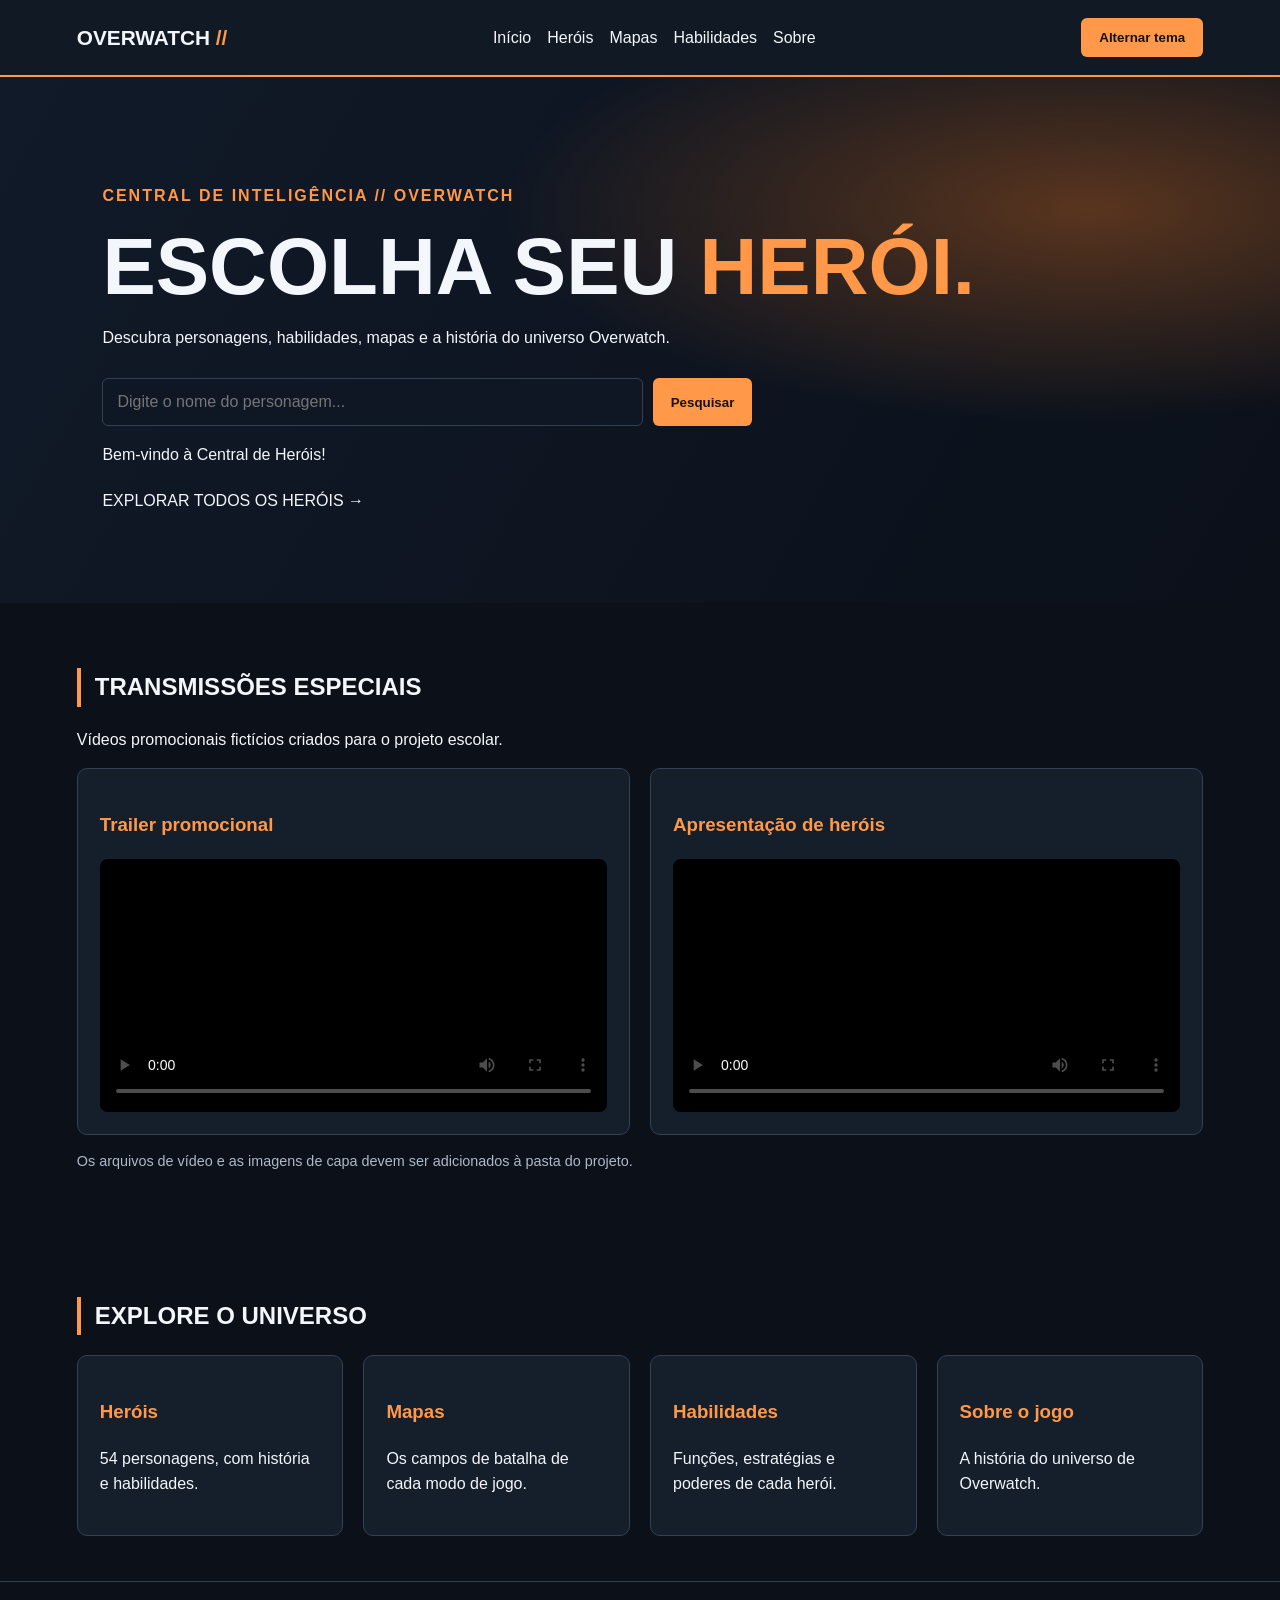
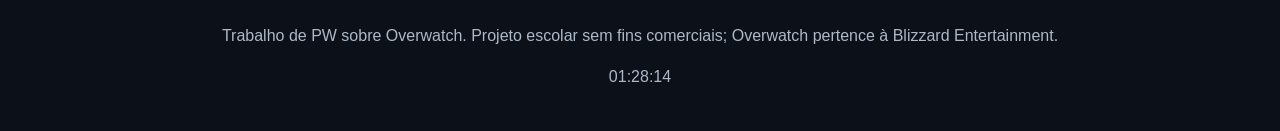
==== index.html @ 3a3f3e8e "Add files via upload" ====
<!DOCTYPE html>
<html lang="pt-BR">
<head>
  <meta charset="UTF-8">
  <meta name="viewport" content="width=device-width, initial-scale=1">
  <title>Overwatch | Central de Heróis</title>
  <link rel="stylesheet" href="css.css">
</head>
<body data-pagina="inicio">
  <header>
    <a class="logo" href="index.html">OVERWATCH<span> //</span></a>
    <nav>
      <a href="index.html">Início</a>
      <a href="Page2.html">Heróis</a>
      <a href="Page3.html">Mapas</a>
      <a href="Page4.html">Habilidades</a>
      <a href="Page5.html">Sobre</a>
    </nav>
    <button type="button" onclick="alternarTema()">Alternar tema</button>
  </header>

  <main>
    <section class="hero">
      <p class="etiqueta">CENTRAL DE INTELIGÊNCIA // OVERWATCH</p>
      <h1>ESCOLHA SEU <span>HERÓI.</span></h1>
      <p>Descubra personagens, habilidades, mapas e a história do universo Overwatch.</p>

      <form id="formPesquisa">
        <input id="campoPersonagem" type="search" placeholder="Digite o nome do personagem..." aria-label="Nome do personagem" required>
        <button type="submit">Pesquisar</button>
      </form>
      <p id="mensagem" aria-live="polite"></p>
      <div id="resultado" aria-live="polite"></div>

      <a class="link-destaque" href="Page2.html">EXPLORAR TODOS OS HERÓIS →</a>
    </section>

    <section class="secao">
      <h2>TRANSMISSÕES ESPECIAIS</h2>
      <p>Vídeos promocionais fictícios criados para o projeto escolar.</p>
      <div class="videos">
        <article class="cartao">
          <h3>Trailer promocional</h3>
          <!-- IA: inserir aqui o vídeo promocional gerado com IA. -->
          <video controls preload="metadata" poster="imagens/poster1.jpg">
            <source src="videos/trailer.mp4" type="video/mp4">
            Seu navegador não suporta vídeo HTML5.
          </video>
        </article>
        <article class="cartao">
          <h3>Apresentação de heróis</h3>
          <!-- IA: inserir aqui o segundo vídeo criado com IA. -->
          <video controls preload="metadata" poster="imagens/poster2.jpg">
            <source src="videos/herois.mp4" type="video/mp4">
            Seu navegador não suporta vídeo HTML5.
          </video>
        </article>
      </div>
      <p class="nota">Os arquivos de vídeo e as imagens de capa devem ser adicionados à pasta do projeto.</p>
    </section>

    <section class="secao">
      <h2>EXPLORE O UNIVERSO</h2>
      <div class="grade">
        <a class="cartao" href="Page2.html"><h3>Heróis</h3><p>54 personagens, com história e habilidades.</p></a>
        <a class="cartao" href="Page3.html"><h3>Mapas</h3><p>Os campos de batalha de cada modo de jogo.</p></a>
        <a class="cartao" href="Page4.html"><h3>Habilidades</h3><p>Funções, estratégias e poderes de cada herói.</p></a>
        <a class="cartao" href="Page5.html"><h3>Sobre o jogo</h3><p>A história do universo de Overwatch.</p></a>
      </div>
    </section>
  </main>
  <footer>
    <p>Trabalho de PW sobre Overwatch. Projeto escolar sem fins comerciais; Overwatch pertence à Blizzard Entertainment.</p>
    <p id="relogio"></p>
  </footer>
  <script src="dados.js"></script>
  <script src="overwatch.js"></script>
</body>
</html>
---- css.css ----
/* IA: estilos iniciais criados com auxílio de inteligência artificial. */
:root {
  --fundo: #0b1019;
  --painel: #151e2b;
  --texto: #f3f6fa;
  --destaque: #ff9848;
  --borda: #334155;
}

* {
  box-sizing: border-box;
}

html {
  scroll-behavior: smooth;
}

body {
  margin: 0;
  background: var(--fundo);
  color: var(--texto);
  font-family: Arial, Helvetica, sans-serif;
  line-height: 1.6;
}

header {
  display: flex;
  justify-content: space-between;
  align-items: center;
  gap: 20px;
  flex-wrap: wrap;
  padding: 18px 6%;
  background: #111925;
  border-bottom: 2px solid var(--destaque);
}

.logo {
  font-weight: 900;
  font-size: 1.3rem;
  text-decoration: none;
  color: var(--texto);
}

.logo span,
.hero h1 span {
  color: var(--destaque);
}

nav {
  display: flex;
  gap: 16px;
  flex-wrap: wrap;
}

nav a,
.link-destaque {
  color: var(--texto);
  text-decoration: none;
}

nav a:hover,
.link-destaque:hover {
  color: var(--destaque);
}

button {
  background: var(--destaque);
  color: #17120e;
  border: 0;
  border-radius: 6px;
  padding: 12px 18px;
  font-weight: bold;
  cursor: pointer;
}

button:hover {
  filter: brightness(1.12);
  transform: translateY(-1px);
}

input {
  width: 100%;
  min-width: 0;
  padding: 14px;
  border: 1px solid var(--borda);
  border-radius: 6px;
  background: #101724;
  color: white;
  font-size: 1rem;
}

.hero {
  padding: 90px 8%;
  min-height: 460px;
  background:
    radial-gradient(ellipse at 85% 25%, #59351e 0%, transparent 38%),
    linear-gradient(120deg, #111a29, #0b1019);
}

.hero h1 {
  font-size: clamp(2.5rem, 7vw, 5rem);
  line-height: 1.05;
  margin: 12px 0;
}

.hero > p {
  max-width: 650px;
}

.etiqueta {
  color: var(--destaque);
  font-weight: bold;
  letter-spacing: 2px;
}

#formPesquisa {
  display: flex;
  gap: 10px;
  max-width: 650px;
  margin: 28px 0 12px;
}

#resultado {
  display: grid;
  grid-template-columns: repeat(auto-fit, minmax(240px, 1fr));
  gap: 16px;
  margin-top: 20px;
}

.secao {
  padding: 45px 6%;
}

.secao h2 {
  border-left: 4px solid var(--destaque);
  padding-left: 14px;
}

.grade,
.videos {
  display: grid;
  grid-template-columns: repeat(auto-fit, minmax(220px, 1fr));
  gap: 20px;
}

.cartao {
  display: block;
  padding: 22px;
  background: var(--painel);
  border: 1px solid var(--borda);
  border-radius: 10px;
  color: var(--texto);
  text-decoration: none;
  overflow-wrap: anywhere;
}

a.cartao:hover {
  border-color: var(--destaque);
  transform: translateY(-3px);
}

.cartao h3 {
  color: var(--destaque);
}

video {
  display: block;
  width: 100%;
  max-height: 320px;
  border-radius: 8px;
  background: #000;
}

.nota {
  color: #aeb9c8;
  font-size: 0.9rem;
}

footer {
  padding: 25px 6%;
  border-top: 1px solid var(--borda);
  color: #aeb9c8;
  text-align: center;
}

.tema-claro {
  --fundo: #f0f3f7;
  --painel: #ffffff;
  --texto: #172235;
  --borda: #c6cfda;
}

.tema-claro header {
  background: #ffffff;
}

.tema-claro input {
  background: #ffffff;
  color: #172235;
}

@media (max-width: 600px) {
  header {
    align-items: flex-start;
    flex-direction: column;
  }

  #formPesquisa {
    flex-direction: column;
  }

  .hero {
    padding: 55px 6%;
  }

  .secao {
    padding: 30px 6%;
  }
}

/* ===== Acréscimos: cartões com imagem, fichas, filtros, história ===== */
.tema-claro .nota,
.tema-claro footer { color: #4a5a70; }

.filtros {
  display: flex;
  gap: 10px;
  flex-wrap: wrap;
  max-width: 650px;
  margin: 12px 0;
}

select {
  padding: 12px;
  border: 1px solid var(--borda);
  border-radius: 6px;
  background: #101724;
  color: #fff;
  font-size: 1rem;
}

.tema-claro select { background: #fff; color: #172235; }

#resultado.grade-herois,
.grade-herois {
  display: grid;
  grid-template-columns: repeat(auto-fill, minmax(190px, 1fr));
  gap: 16px;
  margin-top: 20px;
}

.cartao-heroi,
.cartao-mapa {
  padding: 0;
  overflow: hidden;
}

.cartao-corpo { padding: 14px 16px 18px; }
.cartao-corpo h3 { margin: 0 0 6px; }
.cartao-corpo p { margin: 8px 0 0; font-size: 0.92rem; }

.retrato {
  display: block;
  width: 100%;
  aspect-ratio: 4 / 5;
  object-fit: cover;
  object-position: top;
  background: #0f1623;
}

.imagem-mapa {
  display: block;
  width: 100%;
  aspect-ratio: 16 / 9;
  object-fit: cover;
  background: #0f1623;
}

.mapa-local { color: var(--destaque); font-weight: bold; }

.selo {
  display: inline-block;
  padding: 2px 10px;
  border-radius: 999px;
  font-size: 0.8rem;
  font-weight: bold;
  color: #10151d;
}
.selo-tanque { background: #6db3ff; }
.selo-dano { background: #ff7a6b; }
.selo-suporte { background: #7de0a3; }

.ficha-topo {
  display: grid;
  grid-template-columns: minmax(200px, 340px) 1fr;
  gap: 28px;
  align-items: start;
}

.ficha-imagem {
  width: 100%;
  aspect-ratio: 4 / 5;
  object-fit: cover;
  object-position: top;
  border-radius: 10px;
  border: 1px solid var(--borda);
  background: #0f1623;
}

.ficha-info h1 { margin: 0 0 10px; font-size: clamp(2rem, 5vw, 3.2rem); }
.ficha-origem { color: var(--destaque); font-weight: bold; }
.ficha-bloco { margin-top: 32px; max-width: 900px; }
.ficha-bloco p { max-width: 75ch; }

.ficha-nav {
  display: flex;
  justify-content: space-between;
  gap: 12px;
  margin-top: 36px;
}

.botao-link {
  display: inline-block;
  margin-top: 10px;
  padding: 10px 16px;
  border: 1px solid var(--destaque);
  border-radius: 6px;
  color: var(--texto);
  text-decoration: none;
  font-weight: bold;
}
.botao-link:hover { background: var(--destaque); color: #17120e; }

.detalhe-heroi { margin-bottom: 12px; }
.detalhe-heroi summary { cursor: pointer; font-weight: bold; }
.detalhe-heroi ul { padding-left: 20px; }

.grupo-mapas { margin-bottom: 28px; }

.linha-tempo { max-width: 800px; border-left: 3px solid var(--destaque); padding-left: 20px; }
.linha-tempo h3 { color: var(--destaque); margin-bottom: 4px; }
.linha-tempo p { margin-top: 0; }

a:focus-visible, button:focus-visible, input:focus-visible, select:focus-visible, summary:focus-visible {
  outline: 3px solid var(--destaque);
  outline-offset: 2px;
}

@media (max-width: 700px) {
  .ficha-topo { grid-template-columns: 1fr; }
  .filtros { flex-direction: column; }
}
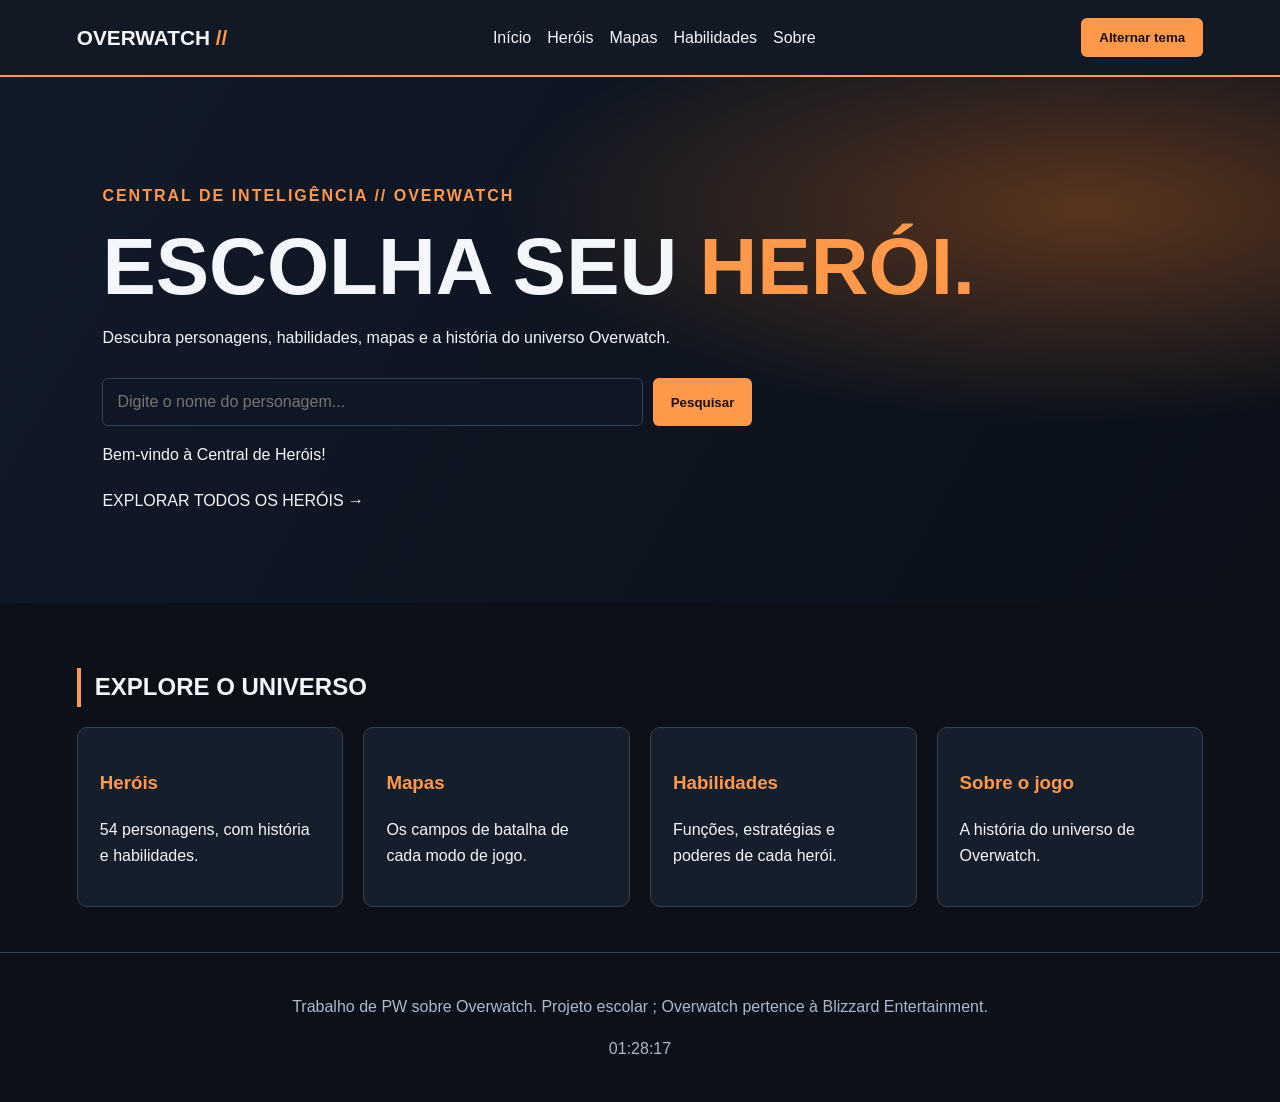
==== commit 27c5708e: "Add files via upload" ====
--- a/index.html
+++ b/index.html
@@ -35,29 +35,6 @@
       <a class="link-destaque" href="Page2.html">EXPLORAR TODOS OS HERÓIS →</a>
     </section>
 
-    <section class="secao">
-      <h2>TRANSMISSÕES ESPECIAIS</h2>
-      <p>Vídeos promocionais fictícios criados para o projeto escolar.</p>
-      <div class="videos">
-        <article class="cartao">
-          <h3>Trailer promocional</h3>
-          <!-- IA: inserir aqui o vídeo promocional gerado com IA. -->
-          <video controls preload="metadata" poster="imagens/poster1.jpg">
-            <source src="videos/trailer.mp4" type="video/mp4">
-            Seu navegador não suporta vídeo HTML5.
-          </video>
-        </article>
-        <article class="cartao">
-          <h3>Apresentação de heróis</h3>
-          <!-- IA: inserir aqui o segundo vídeo criado com IA. -->
-          <video controls preload="metadata" poster="imagens/poster2.jpg">
-            <source src="videos/herois.mp4" type="video/mp4">
-            Seu navegador não suporta vídeo HTML5.
-          </video>
-        </article>
-      </div>
-      <p class="nota">Os arquivos de vídeo e as imagens de capa devem ser adicionados à pasta do projeto.</p>
-    </section>
 
     <section class="secao">
       <h2>EXPLORE O UNIVERSO</h2>
@@ -70,10 +47,10 @@
     </section>
   </main>
   <footer>
-    <p>Trabalho de PW sobre Overwatch. Projeto escolar sem fins comerciais; Overwatch pertence à Blizzard Entertainment.</p>
+    <p>Trabalho de PW sobre Overwatch. Projeto escolar ; Overwatch pertence à Blizzard Entertainment.</p>
     <p id="relogio"></p>
   </footer>
   <script src="dados.js"></script>
   <script src="overwatch.js"></script>
 </body>
-</html>
+</html>
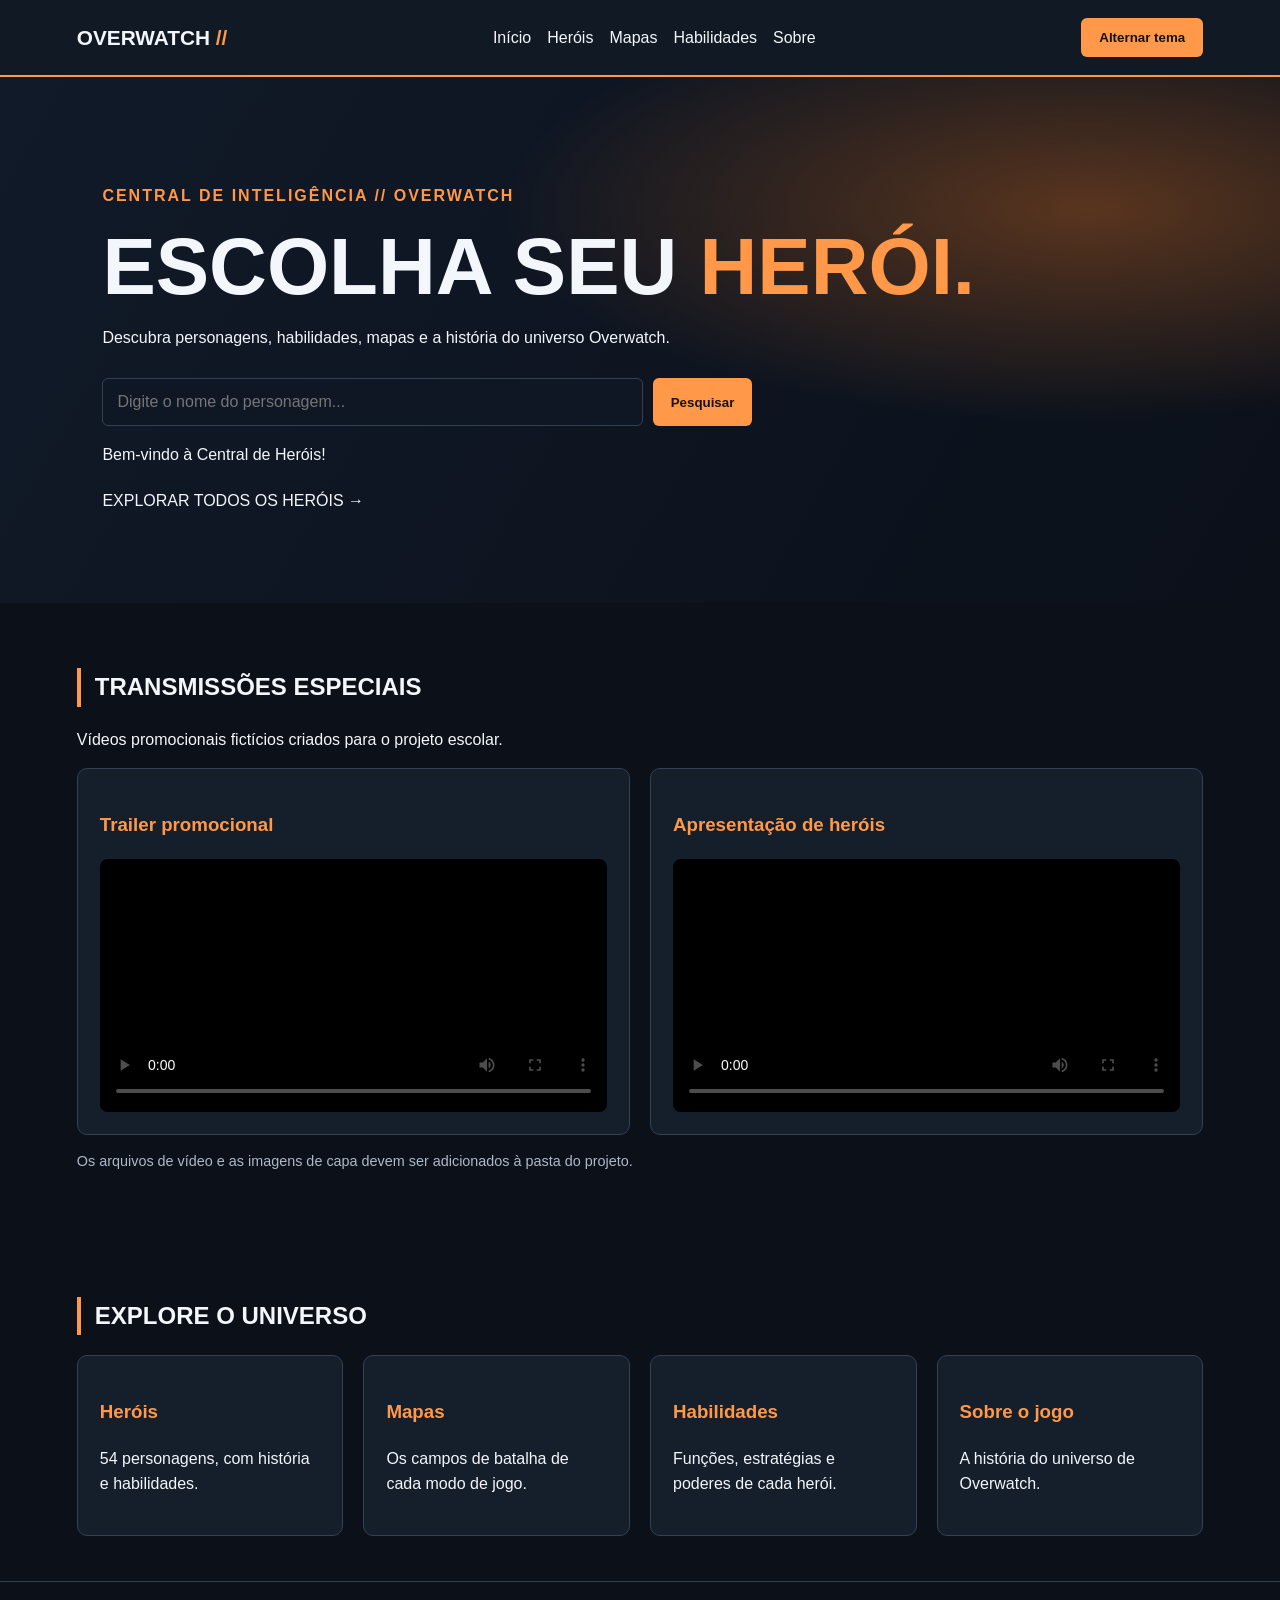
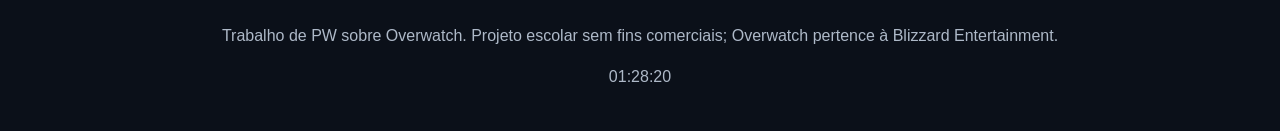
==== commit 008f0002: "Add files via upload" ====
--- a/index.html
+++ b/index.html
@@ -35,6 +35,29 @@
       <a class="link-destaque" href="Page2.html">EXPLORAR TODOS OS HERÓIS →</a>
     </section>
 
+    <section class="secao">
+      <h2>TRANSMISSÕES ESPECIAIS</h2>
+      <p>Vídeos promocionais fictícios criados para o projeto escolar.</p>
+      <div class="videos">
+        <article class="cartao">
+          <h3>Trailer promocional</h3>
+          <!-- IA: inserir aqui o vídeo promocional gerado com IA. -->
+          <video controls preload="metadata" poster="imagens/poster1.jpg">
+            <source src="trailer.mp4" type="video/mp4">
+            Seu navegador não suporta vídeo HTML5.
+          </video>
+        </article>
+        <article class="cartao">
+          <h3>Apresentação de heróis</h3>
+          <!-- IA: inserir aqui o segundo vídeo criado com IA. -->
+          <video controls preload="metadata" poster="imagens/poster2.jpg">
+            <source src="herois.mp4" type="video/mp4">
+            Seu navegador não suporta vídeo HTML5.
+          </video>
+        </article>
+      </div>
+      <p class="nota">Os arquivos de vídeo e as imagens de capa devem ser adicionados à pasta do projeto.</p>
+    </section>
 
     <section class="secao">
       <h2>EXPLORE O UNIVERSO</h2>
@@ -47,7 +70,7 @@
     </section>
   </main>
   <footer>
-    <p>Trabalho de PW sobre Overwatch. Projeto escolar ; Overwatch pertence à Blizzard Entertainment.</p>
+    <p>Trabalho de PW sobre Overwatch. Projeto escolar sem fins comerciais; Overwatch pertence à Blizzard Entertainment.</p>
     <p id="relogio"></p>
   </footer>
   <script src="dados.js"></script>
